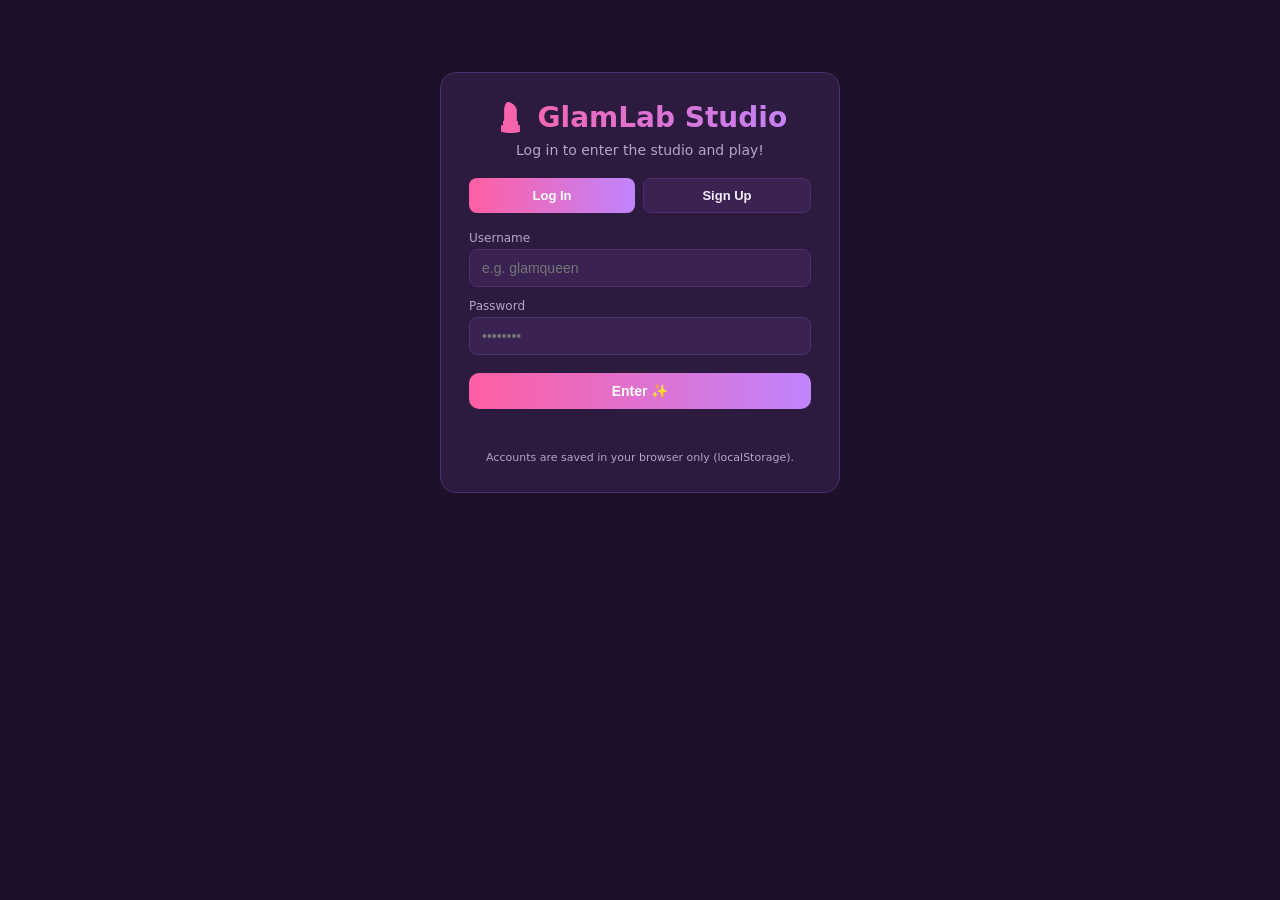
==== index.html @ 1079c4cc "Add home page and product catalog with live search (login required)" ====
<!doctype html>
<html lang="en">
<head>
<meta charset="UTF-8" />
<meta name="viewport" content="width=device-width, initial-scale=1.0" />
<title>GlamLab Studio - Makeup</title>
<link rel="stylesheet" href="style.css" />
</head>
<body>
  <nav class="nav">
    <a href="index.html" class="brand">💄 GlamLab Studio</a>
    <div class="nav-links">
      <a href="index.html" style="color:var(--accent)">Home</a>
      <a href="catalog.html">Catalog</a>
      <a href="game.html">Game</a>
      <span id="authSlot"></span>
    </div>
  </nav>

<main>
  <div class="hero">
    <h1>💄 Welcome to GlamLab Studio</h1>
    <p class="sub">Your makeup destination: browse the product catalog, meet our expert panel, and create avatar makeovers in the GlamLab game!</p>
    <a class="btn" href="catalog.html">Browse Catalog</a>
    <a class="btn secondary" href="game.html" style="margin-left:8px">Play the Game</a>
  </div>
  <div class="cards">
    <div class="card">
      <h3>🛍️ Product Catalog</h3>
      <p class="sub">Explore the makeup collection with live search.</p>
      <a class="btn secondary" href="catalog.html">Open Catalog</a>
    </div>
    <div class="card">
      <h3>🎨 GlamLab Game</h3>
      <p class="sub">Customize an avatar, apply digital cosmetics, complete styling prompts, and save your makeover portfolio.</p>
      <a class="btn secondary" href="game.html">Play Now</a>
    </div>
    <div class="card">
      <h3>🎓 Expert Panel</h3>
      <p class="sub">Learn from five specialists in cosmetic chemistry, SFX, runway, HD camera prep, and stage FX.</p>
    </div>
  </div>
</main>
<script src="auth.js"></script>
<script>requireLogin();</script>
</body>
</html>
---- style.css ----
/* GlamLab Studio - shared styles */
:root {
  --bg: #1d1029; --panel: #2c1a3f; --panel2: #3a2352; --border: #4d2f6b;
  --text: #f5ecf9; --muted: #b9a3c9; --accent: #ff5fa2; --accent2: #c084fc; --gold: #ffd76e;
}
body.light {
  --bg: #fdf4fa; --panel: #ffffff; --panel2: #f7e8f4; --border: #e3c9ee;
  --text: #2c1a3f; --muted: #7a5b93; --accent: #d63384; --accent2: #8e2de2;
}
* { box-sizing: border-box; margin: 0; padding: 0; }
body { font-family: 'Segoe UI', system-ui, sans-serif; background: var(--bg); color: var(--text); min-height: 100vh; }
a { color: var(--accent2); }
.nav { display: flex; justify-content: space-between; align-items: center; padding: 12px 24px;
  background: var(--panel); border-bottom: 1px solid var(--border); flex-wrap: wrap; gap: 8px; }
.nav .brand { font-weight: 800; font-size: 18px; text-decoration: none;
  background: linear-gradient(90deg,#ff5fa2,#c084fc); -webkit-background-clip: text; background-clip: text; color: transparent; }
.nav .nav-links { display: flex; align-items: center; gap: 18px; flex-wrap: wrap; }
.nav .nav-links a { color: var(--text); text-decoration: none; font-size: 14px; }
.nav .nav-links a:hover { color: var(--accent); }
.nav .userchip { font-size: 12px; color: var(--muted); }
.nav .userchip b { color: var(--gold); }
main { max-width: 960px; margin: 0 auto; padding: 24px 16px; }
h1 { font-size: 28px; margin-bottom: 8px;
  background: linear-gradient(90deg,#ff5fa2,#c084fc); -webkit-background-clip: text; background-clip: text; color: transparent; }
.sub { color: var(--muted); font-size: 14px; margin-bottom: 20px; }
.btn { display: inline-block; background: linear-gradient(90deg,#ff5fa2,#c084fc); color: #fff; border: none;
  border-radius: 10px; padding: 10px 18px; font-weight: 700; cursor: pointer; font-size: 14px; text-decoration: none; }
.btn.secondary { background: var(--panel2); color: var(--text); border: 1px solid var(--border); }
.hero { background: var(--panel); border: 1px solid var(--border); border-radius: 16px; padding: 32px; text-align: center; margin-bottom: 24px; }
.cards { display: grid; grid-template-columns: repeat(auto-fill,minmax(220px,1fr)); gap: 14px; }
.card { background: var(--panel); border: 1px solid var(--border); border-radius: 14px; padding: 16px; }
.card h3 { margin-bottom: 6px; }
/* login */
.login-wrap { max-width: 400px; margin: 48px auto; }
.login-card { background: var(--panel); border: 1px solid var(--border); border-radius: 16px; padding: 28px; }
.login-card h1 { text-align: center; }
.tabs { display: flex; gap: 8px; margin-bottom: 18px; }
.tabs button { flex: 1; background: var(--panel2); color: var(--text); border: 1px solid var(--border);
  border-radius: 8px; padding: 9px; font-weight: 700; cursor: pointer; font-size: 13px; }
.tabs button.active { background: linear-gradient(90deg,#ff5fa2,#c084fc); color: #fff; border: none; }
.field { margin-bottom: 12px; }
.field label { display: block; font-size: 12px; color: var(--muted); margin-bottom: 4px; }
.field input { width: 100%; background: var(--panel2); color: var(--text); border: 1px solid var(--border);
  border-radius: 8px; padding: 10px 12px; font-size: 14px; }
.field input:focus { outline: 1px solid var(--accent2); }
.login-card .btn { width: 100%; margin-top: 6px; }
#authMsg { min-height: 18px; font-size: 12px; margin-top: 10px; text-align: center; }
#authMsg.err { color: #f87171; }
#authMsg.ok { color: #4ade80; }
.note { font-size: 11px; color: var(--muted); margin-top: 14px; text-align: center; }
/* catalog */
.toolbar { display: flex; gap: 10px; flex-wrap: wrap; margin-bottom: 18px; }
.toolbar input, .toolbar select { background: var(--panel2); color: var(--text); border: 1px solid var(--border);
  border-radius: 8px; padding: 9px 12px; font-size: 14px; }
.pgrid { display: grid; grid-template-columns: repeat(auto-fill,minmax(210px,1fr)); gap: 14px; }
.pcard { background: var(--panel); border: 1px solid var(--border); border-radius: 14px; padding: 14px; text-align: center; }
.pcard .emoji { font-size: 34px; }
.pcard .cat { font-size: 11px; text-transform: uppercase; letter-spacing: 1px; color: var(--muted); }
.pcard .brand { font-size: 12px; color: var(--accent2); }
.pcard .price { color: var(--gold); font-weight: 700; }
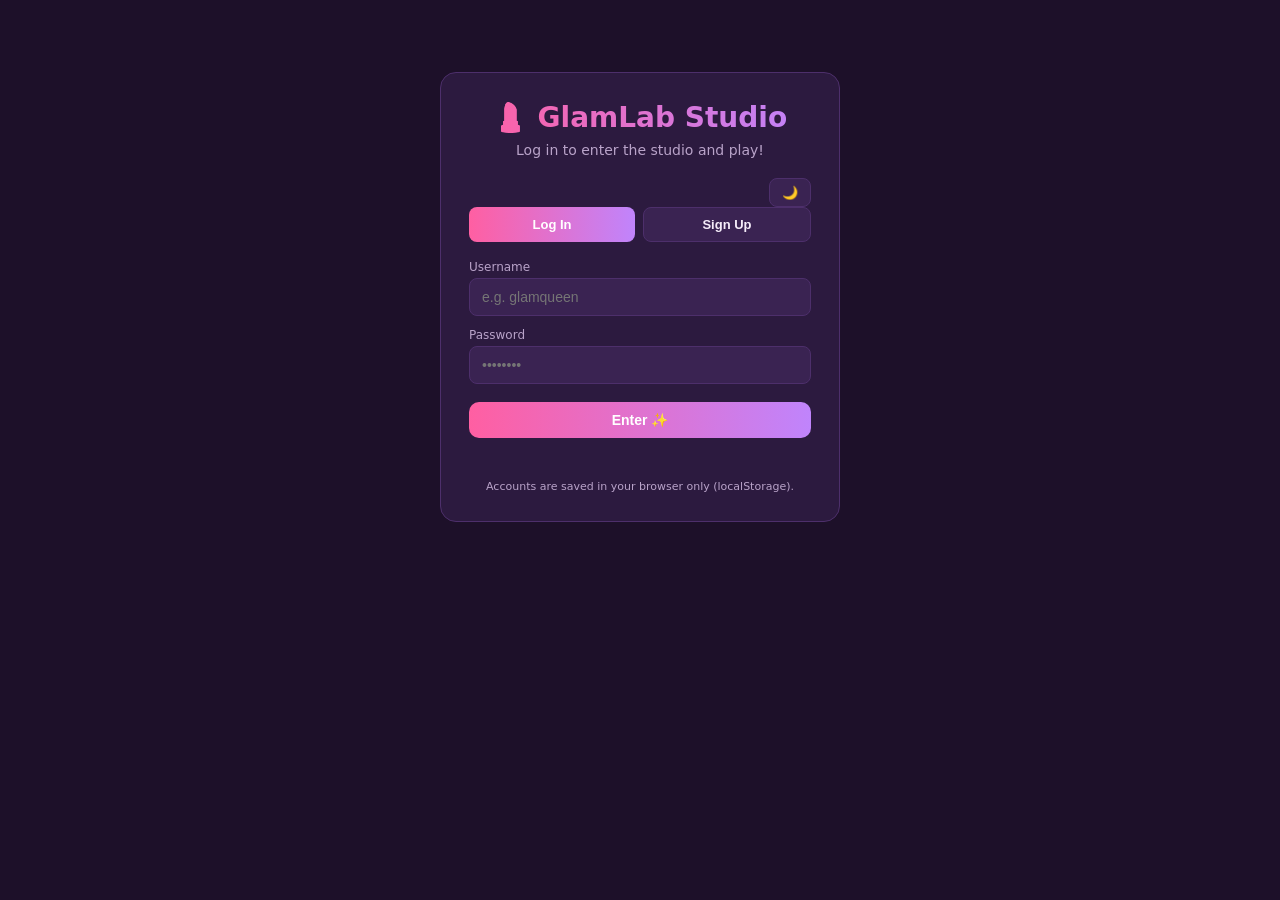
==== commit db9a75c4: "Add 10 features: filters, sorting, favorites, ratings, gallery, carousel, video player, dark/light m" ====
--- a/index.html
+++ b/index.html
@@ -12,7 +12,10 @@
     <div class="nav-links">
       <a href="index.html" style="color:var(--accent)">Home</a>
       <a href="catalog.html">Catalog</a>
-      <a href="game.html">Game</a>
+      <a href="gallery.html">Gallery</a>
+      <a href="tips.html">Tips</a>
+      <a href="games.html">Games</a>
+      <button class="theme-btn" onclick="toggleTheme()" id="themeBtn">🌙</button>
       <span id="authSlot"></span>
     </div>
   </nav>
@@ -20,28 +23,49 @@
 <main>
   <div class="hero">
     <h1>💄 Welcome to GlamLab Studio</h1>
-    <p class="sub">Your makeup destination: browse the product catalog, meet our expert panel, and create avatar makeovers in the GlamLab game!</p>
+    <p class="sub">Your makeup destination: browse the catalog, watch tutorials, meet our expert panel, and play makeup games!</p>
     <a class="btn" href="catalog.html">Browse Catalog</a>
-    <a class="btn secondary" href="game.html" style="margin-left:8px">Play the Game</a>
+    <a class="btn secondary" href="games.html" style="margin-left:8px">Play Games</a>
+    <a class="btn secondary" href="gallery.html" style="margin-left:8px">See Looks</a>
   </div>
+
+  <!-- Feature: Countdown Timer until the Winter Glam Launch -->
+  <div class="card" style="text-align:center;margin-bottom:24px">
+    <h3>⏳ Winter Glam Launch</h3>
+    <p class="sub" style="margin-bottom:0">Our new winter collection drops December 1, 2026!</p>
+    <div class="countdown" id="countdown"></div>
+  </div>
+
   <div class="cards">
     <div class="card">
       <h3>🛍️ Product Catalog</h3>
-      <p class="sub">Explore the makeup collection with live search.</p>
+      <p class="sub">Search, filter, sort, rate, and favorite the collection.</p>
       <a class="btn secondary" href="catalog.html">Open Catalog</a>
     </div>
     <div class="card">
-      <h3>🎨 GlamLab Game</h3>
-      <p class="sub">Customize an avatar, apply digital cosmetics, complete styling prompts, and save your makeover portfolio.</p>
-      <a class="btn secondary" href="game.html">Play Now</a>
+      <h3>📸 Look Gallery</h3>
+      <p class="sub">Browse featured looks in the carousel and full gallery.</p>
+      <a class="btn secondary" href="gallery.html">View Gallery</a>
+    </div>
+    <div class="card">
+      <h3>🎬 Tips & Videos</h3>
+      <p class="sub">Watch embedded tutorials on chemistry, SFX, and camera-ready makeup.</p>
+      <a class="btn secondary" href="tips.html">Watch Now</a>
+    </div>
+    <div class="card">
+      <h3>🎮 Makeup Games</h3>
+      <p class="sub">Play Shade Match and Match the Shade.</p>
+      <a class="btn secondary" href="games.html">Play Now</a>
     </div>
     <div class="card">
       <h3>🎓 Expert Panel</h3>
-      <p class="sub">Learn from five specialists in cosmetic chemistry, SFX, runway, HD camera prep, and stage FX.</p>
+      <p class="sub">Five specialists: cosmetic chemistry, SFX, runway, HD camera prep, and stage FX.</p>
     </div>
   </div>
 </main>
+<script src="theme.js"></script>
 <script src="auth.js"></script>
+<script src="countdown.js"></script>
 <script>requireLogin();</script>
 </body>
 </html>
--- a/style.css
+++ b/style.css
@@ -58,3 +58,82 @@
 .pcard .cat { font-size: 11px; text-transform: uppercase; letter-spacing: 1px; color: var(--muted); }
 .pcard .brand { font-size: 12px; color: var(--accent2); }
 .pcard .price { color: var(--gold); font-weight: 700; }
+
+/* games hub */
+.gamegrid { display: grid; grid-template-columns: repeat(auto-fill,minmax(280px,1fr)); gap: 14px; }
+.gamecard { background: var(--panel); border: 1px solid var(--border); border-radius: 16px; padding: 20px; }
+.gamecard .big { font-size: 40px; }
+.gamecard p { font-size: 13px; color: var(--muted); margin: 6px 0 12px; line-height: 1.5; }
+/* shade match */
+.shade-stage { text-align: center; }
+.shade-target { width: 130px; height: 130px; border-radius: 50%; margin: 12px auto; border: 4px solid var(--border); box-shadow: 0 0 24px rgba(0,0,0,.4); }
+.shade-opts { display: flex; gap: 14px; justify-content: center; flex-wrap: wrap; margin-top: 16px; }
+.swatch { width: 74px; height: 74px; border-radius: 14px; border: 3px solid var(--border); cursor: pointer; transition: transform .15s; }
+.swatch:hover { transform: scale(1.08); }
+.swatch.right { border-color: #4ade80; }
+.swatch.wrong { border-color: #ef4444; animation: shake .35s; }
+@keyframes shake { 0%,100% { transform: translateX(0); } 25% { transform: translateX(-6px); } 75% { transform: translateX(6px); } }
+.scorebar { display: flex; gap: 10px; justify-content: center; margin-bottom: 14px; flex-wrap: wrap; }
+/* memory game */
+.stat { background: var(--panel); border: 1px solid var(--border); border-radius: 10px; padding: 8px 14px; text-align: center; min-width: 88px; }
+.stat .v { font-size: 18px; font-weight: 700; color: var(--gold); }
+.stat .l { font-size: 10px; text-transform: uppercase; letter-spacing: 1px; color: var(--muted); }
+.memgrid { display: grid; grid-template-columns: repeat(4, 1fr); gap: 10px; max-width: 560px; margin: 0 auto; }
+.memgrid.cols5 { grid-template-columns: repeat(5, 1fr); }
+.memgrid.cols6 { grid-template-columns: repeat(6, 1fr); }
+.roundbadge { display: inline-block; background: linear-gradient(90deg,#ff5fa2,#c084fc); color: #fff; border-radius: 20px; padding: 6px 16px; font-weight: 700; font-size: 13px; margin-bottom: 14px; }
+.mcard { aspect-ratio: 3/4; perspective: 600px; cursor: pointer; }
+.mcard-inner { position: relative; width: 100%; height: 100%; transform-style: preserve-3d; transition: transform .4s; }
+.mcard.flipped .mcard-inner, .mcard.matched .mcard-inner { transform: rotateY(180deg); }
+.mface { position: absolute; inset: 0; backface-visibility: hidden; border-radius: 10px; display: flex;
+  align-items: center; justify-content: center; font-size: 30px; }
+.mback { background: linear-gradient(135deg,#ff5fa2,#c084fc); font-size: 22px; }
+.mfront { background: var(--panel2); border: 1px solid var(--border); transform: rotateY(180deg); }
+.mcard.matched .mfront { border-color: #4ade80; }
+.memhud { display: flex; gap: 10px; justify-content: center; margin-bottom: 14px; flex-wrap: wrap; }
+.overlay { position: fixed; inset: 0; background: rgba(15,8,25,.85); display: flex; align-items: center; justify-content: center; z-index: 20; }
+.ocard { background: var(--panel); border: 1px solid var(--border); border-radius: 16px; padding: 28px; text-align: center; max-width: 400px; }
+.ocard h2 { color: var(--gold); margin-bottom: 10px; }
+.ocard p { font-size: 13px; margin-bottom: 8px; line-height: 1.5; }
+.ocard button { background: linear-gradient(90deg,#ff5fa2,#c084fc); border: none; color: #fff; border-radius: 10px;
+  padding: 12px 22px; font-weight: 700; font-size: 15px; cursor: pointer; margin-top: 10px; }
+
+/* theme toggle */
+.theme-btn { background: var(--panel2); color: var(--text); border: 1px solid var(--border); border-radius: 8px;
+  padding: 6px 12px; cursor: pointer; font-size: 13px; }
+/* catalog filters */
+.toolbar select { background: var(--panel2); color: var(--text); border: 1px solid var(--border);
+  border-radius: 8px; padding: 9px 12px; font-size: 14px; }
+.pcard .fav { background: none; border: none; font-size: 22px; cursor: pointer; line-height: 1; }
+.pcard .fav.on { filter: drop-shadow(0 0 4px #ff5fa2); }
+.stars { color: var(--gold); cursor: pointer; font-size: 18px; user-select: none; letter-spacing: 2px; }
+.stars .dim { opacity: .3; }
+.favfilter { display: flex; align-items: center; gap: 6px; font-size: 13px; color: var(--muted); }
+/* gallery + carousel */
+.carousel { position: relative; border-radius: 16px; overflow: hidden; border: 1px solid var(--border); margin-bottom: 24px; }
+.slides { display: flex; transition: transform .5s ease; }
+.slide { min-width: 100%; height: 260px; display: flex; align-items: center; justify-content: center;
+  flex-direction: column; gap: 8px; }
+.slide .big { font-size: 64px; }
+.slide h3 { color: #fff; text-shadow: 0 2px 8px rgba(0,0,0,.5); font-size: 22px; }
+.slide p { color: rgba(255,255,255,.9); text-shadow: 0 1px 4px rgba(0,0,0,.5); font-size: 13px; }
+.car-btn { position: absolute; top: 50%; transform: translateY(-50%); background: rgba(0,0,0,.45); color: #fff;
+  border: none; border-radius: 50%; width: 40px; height: 40px; font-size: 18px; cursor: pointer; }
+.car-btn.prev { left: 12px; } .car-btn.next { right: 12px; }
+.car-dots { position: absolute; bottom: 12px; left: 0; right: 0; display: flex; gap: 8px; justify-content: center; }
+.car-dots span { width: 10px; height: 10px; border-radius: 50%; background: rgba(255,255,255,.4); cursor: pointer; }
+.car-dots span.on { background: #fff; }
+.ggrid { display: grid; grid-template-columns: repeat(auto-fill,minmax(200px,1fr)); gap: 14px; }
+.gcard { border-radius: 14px; overflow: hidden; border: 1px solid var(--border); height: 180px; position: relative;
+  display: flex; align-items: center; justify-content: center; flex-direction: column; cursor: pointer; }
+.gcard .big { font-size: 48px; filter: drop-shadow(0 2px 6px rgba(0,0,0,.4)); }
+.gcard .cap { position: absolute; bottom: 0; left: 0; right: 0; background: rgba(0,0,0,.55); color: #fff;
+  font-size: 12px; padding: 6px 10px; text-align: center; }
+/* video */
+.video-wrap { background: var(--panel); border: 1px solid var(--border); border-radius: 16px; padding: 16px; margin-bottom: 20px; }
+.video-wrap iframe { width: 100%; aspect-ratio: 16/9; border: none; border-radius: 10px; }
+/* countdown */
+.countdown { display: flex; gap: 12px; justify-content: center; flex-wrap: wrap; margin-top: 12px; }
+.cd-box { background: var(--panel2); border: 1px solid var(--border); border-radius: 12px; padding: 12px 16px; min-width: 74px; }
+.cd-box .v { font-size: 26px; font-weight: 800; color: var(--gold); }
+.cd-box .l { font-size: 10px; text-transform: uppercase; letter-spacing: 1px; color: var(--muted); }
